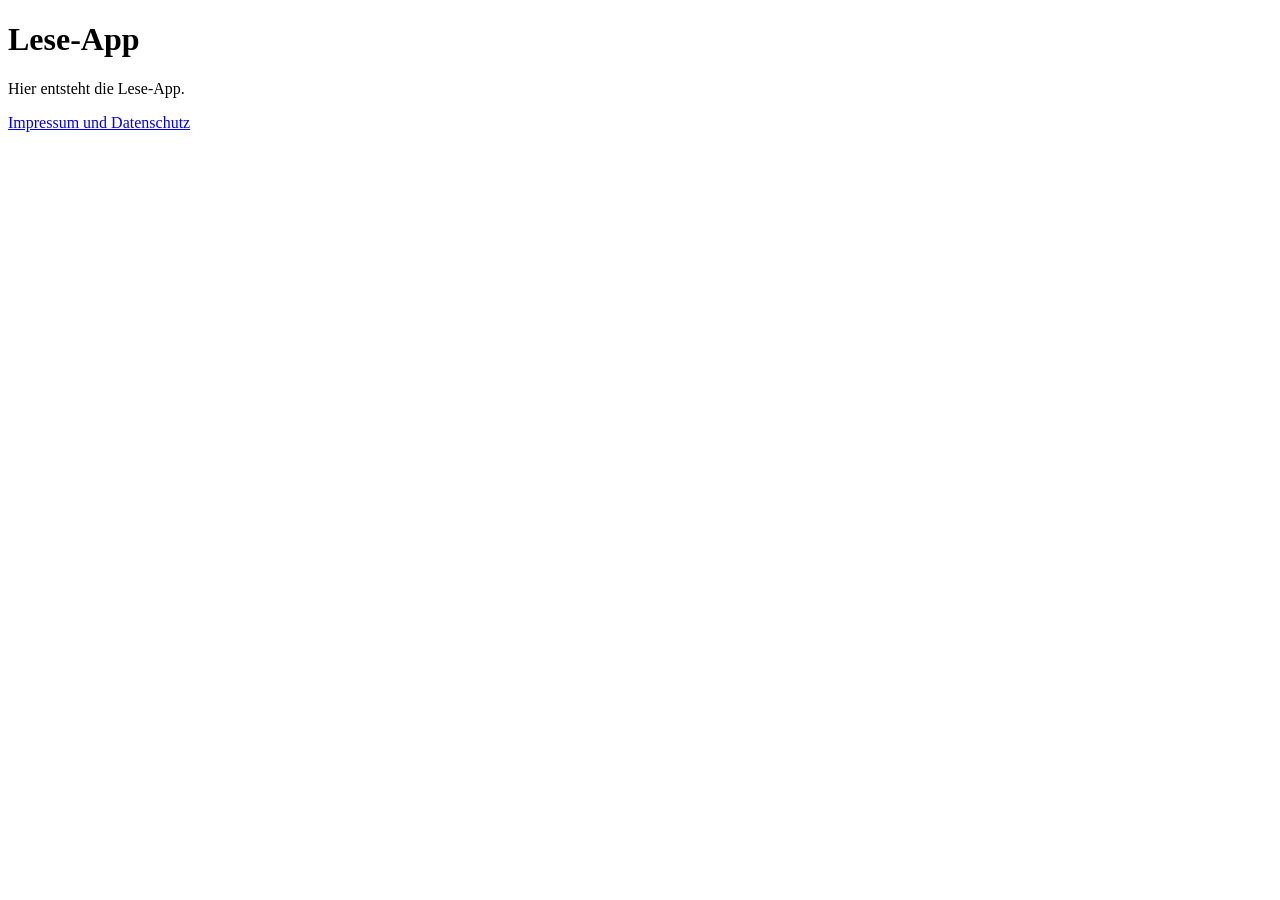
==== index.html @ b52aceea "Grundgerüst, README, .gitignore und Impressum-Platzhalter Co-Authored-By: Claude Opus 5.5 <noreply@a" ====
<!DOCTYPE html>
<html lang="de">
<head>
  <meta charset="utf-8">
  <meta name="viewport" content="width=device-width, initial-scale=1">
  <title>Lese-App</title>
  <link rel="stylesheet" href="css/app.css">
  <!-- Startseite: zuerst Bildercode eingeben, dann die Kacheln der 5 Stufen -->
</head>
<body>
  <main id="app">
    <h1>Lese-App</h1>
    <p>Hier entsteht die Lese-App.</p>
  </main>
  <footer><a href="impressum.html">Impressum und Datenschutz</a></footer>
  <script type="module" src="js/app.js"></script>
</body>
</html>
---- css/app.css ----
/* Lese-App – gemeinsame Gestaltung
   Ruhige Oberfläche, große Druckschrift (mind. 32 px), große Schaltflächen (mind. 64 px),
   Querformat für iPad und Digiboard. Schriften nur lokal aus assets/fonts/. */
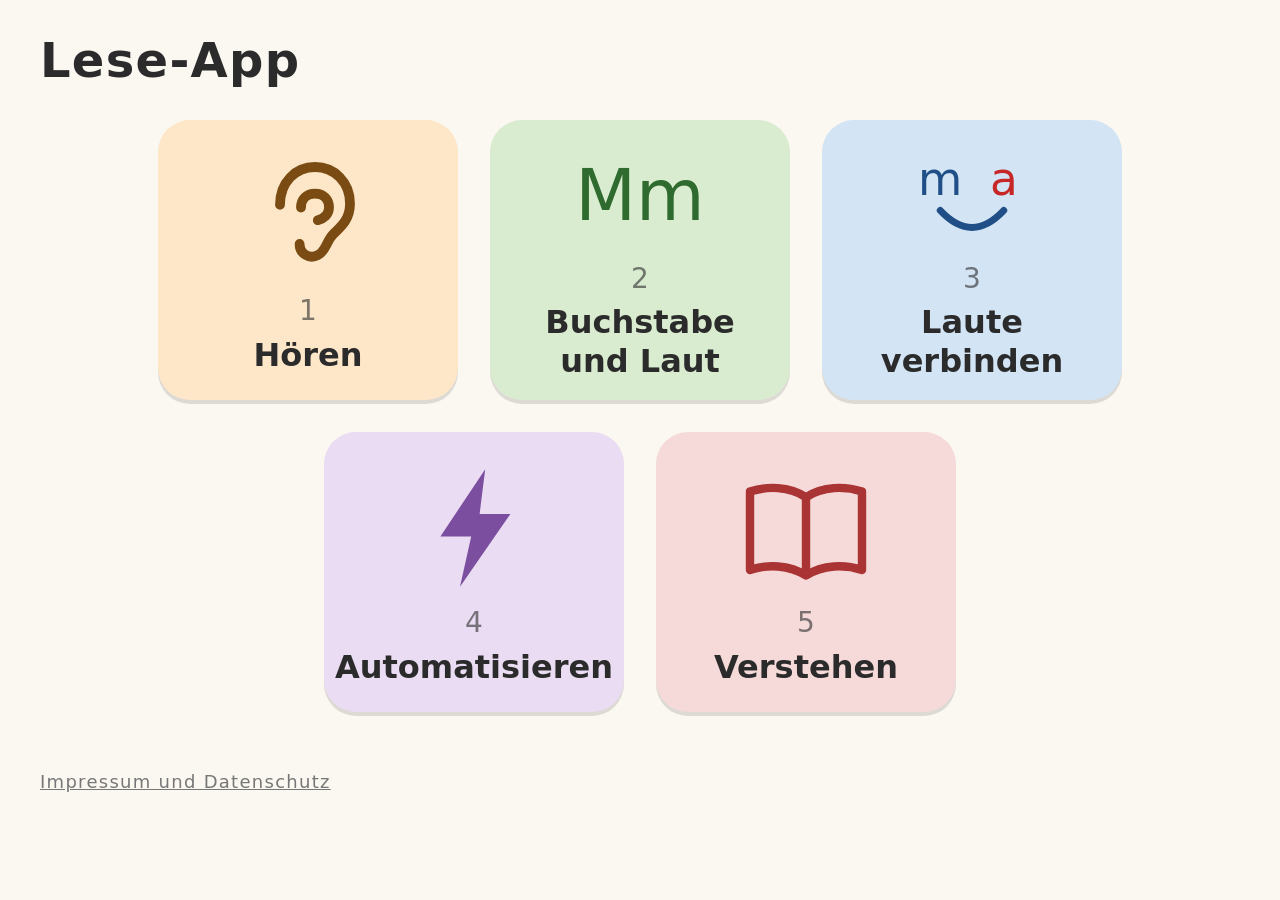
==== commit 167628b7: "Buchstabenstand, Wortliste, Vorlesen, Start- und Lehrkraftseite, Testseite - config.js: Zwergenheft-" ====
--- a/index.html
+++ b/index.html
@@ -3,15 +3,14 @@
 <head>
   <meta charset="utf-8">
   <meta name="viewport" content="width=device-width, initial-scale=1">
+  <meta name="apple-mobile-web-app-capable" content="yes">
   <title>Lese-App</title>
   <link rel="stylesheet" href="css/app.css">
-  <!-- Startseite: zuerst Bildercode eingeben, dann die Kacheln der 5 Stufen -->
+  <!-- Startseite: (später) zuerst Bildercode eingeben, dann die Kacheln der 5 Stufen.
+       Einstellungen der Lehrkraft stehen in der Adresse, z. B. index.html?b=12&h=bfi&z=1&t=80 -->
 </head>
 <body>
-  <main id="app">
-    <h1>Lese-App</h1>
-    <p>Hier entsteht die Lese-App.</p>
-  </main>
+  <main id="app"></main>
   <footer><a href="impressum.html">Impressum und Datenschutz</a></footer>
   <script type="module" src="js/app.js"></script>
 </body>
--- a/css/app.css
+++ b/css/app.css
@@ -1,3 +1,138 @@
 /* Lese-App – gemeinsame Gestaltung
    Ruhige Oberfläche, große Druckschrift (mind. 32 px), große Schaltflächen (mind. 64 px),
    Querformat für iPad und Digiboard. Schriften nur lokal aus assets/fonts/. */
+
+:root {
+  /* Noch keine eigene Schrift in assets/fonts/ – bis dahin Systemschrift. */
+  --schrift: "Andika", system-ui, -apple-system, "Segoe UI", Roboto, sans-serif;
+  --text: #2b2b2b;
+  --hintergrund: #fbf8f2;
+  --flaeche: #ffffff;
+  --rand: #d8d2c4;
+  --akzent: #3a6ea5;
+  --silbe-blau: #1f5fbf;   /* Silbenfarben (Regel 5) */
+  --silbe-rot: #c62828;
+  --neu: #fff1b8;          /* zuletzt eingeführter Buchstabe */
+  --knopf: 64px;           /* Mindestgröße für Touch */
+  --radius: 20px;
+}
+
+* { box-sizing: border-box; }
+
+html { -webkit-text-size-adjust: 100%; }
+
+body {
+  margin: 0;
+  min-height: 100vh;
+  font-family: var(--schrift);
+  font-size: 32px;
+  line-height: 1.5;
+  letter-spacing: 0.04em;
+  color: var(--text);
+  background: var(--hintergrund);
+  -webkit-tap-highlight-color: transparent;
+}
+
+main { padding: 24px 40px 40px; }
+
+h1 { font-size: 48px; margin: 0 0 24px; font-weight: 600; }
+h2 { font-size: 36px; margin: 32px 0 16px; font-weight: 600; }
+
+button, .knopf {
+  font: inherit;
+  min-width: var(--knopf);
+  min-height: var(--knopf);
+  padding: 8px 24px;
+  border: 3px solid var(--rand);
+  border-radius: var(--radius);
+  background: var(--flaeche);
+  color: var(--text);
+  cursor: pointer;
+  touch-action: manipulation;
+  user-select: none;
+  -webkit-user-select: none;
+  text-decoration: none;
+  display: inline-flex;
+  align-items: center;
+  justify-content: center;
+  gap: 12px;
+}
+button:active, .knopf:active { transform: scale(0.97); }
+button:focus-visible, .knopf:focus-visible { outline: 4px solid var(--akzent); outline-offset: 3px; }
+
+/* Lautsprecher: erst sichtbar, wenn eine deutsche Stimme gefunden wurde (audio.js) */
+.lautsprecher { display: none; }
+.stimme-da .lautsprecher { display: inline-flex; }
+
+footer { padding: 16px 40px; font-size: 18px; color: #777; }
+footer a { color: #777; }
+
+/* ---------- Startseite: Stufen-Kacheln ---------- */
+.kopf { display: flex; align-items: center; gap: 24px; margin-bottom: 24px; }
+.kopf h1 { margin: 0; flex: 1; }
+
+.kacheln {
+  display: flex;
+  flex-wrap: wrap;
+  justify-content: center;
+  gap: 32px;
+  margin-top: 16px;
+}
+.kachel {
+  width: 300px;
+  height: 280px;
+  flex-direction: column;
+  gap: 8px;
+  border: none;
+  border-radius: 32px;
+  box-shadow: 0 4px 0 rgba(0, 0, 0, 0.12);
+  padding: 20px;
+  text-align: center;
+  line-height: 1.2;
+}
+.kachel svg { width: 140px; height: 140px; }
+.kachel .nr { font-size: 28px; opacity: 0.6; }
+.kachel .titel { font-size: 32px; font-weight: 600; }
+.kachel.aus { opacity: 0.45; box-shadow: none; }
+.kachel .bald { font-size: 20px; opacity: 0.8; }
+
+.zurueck svg { width: 40px; height: 40px; }
+
+/* ---------- Lehrkraft-Bereich ---------- */
+.lehrkraft { font-size: 24px; max-width: 1400px; }
+.lehrkraft h1 { font-size: 40px; }
+.lehrkraft h2 { font-size: 30px; }
+.lehrkraft p.erklaerung { font-size: 20px; color: #555; margin: 0 0 12px; }
+
+.buchstaben { display: flex; flex-wrap: wrap; gap: 10px; }
+.buchstaben button {
+  min-width: 96px;
+  padding: 4px 12px;
+  font-size: 28px;
+  background: #f1eee8;
+  color: #888;
+}
+.buchstaben button.eingefuehrt { background: var(--flaeche); color: var(--text); border-color: var(--akzent); }
+.buchstaben button.neuester { background: var(--neu); border-width: 4px; }
+
+.schalter { display: flex; flex-wrap: wrap; gap: 12px; }
+.schalter button[aria-pressed="true"] { background: #dcebdc; border-color: #4f8a4f; }
+.schalter button[aria-pressed="true"]::before { content: "✓"; }
+.schalter button[aria-pressed="false"]::before { content: "–"; color: #aaa; }
+
+.tempo { display: flex; align-items: center; gap: 20px; }
+.tempo input[type="range"] { width: 400px; height: 48px; }
+
+.link-feld {
+  width: 100%;
+  font: inherit;
+  font-size: 20px;
+  padding: 12px;
+  border: 2px solid var(--rand);
+  border-radius: 12px;
+  background: var(--flaeche);
+}
+.zeile { display: flex; flex-wrap: wrap; gap: 12px; margin-top: 12px; align-items: center; }
+.vorschau { font-size: 22px; }
+.vorschau .neu { background: var(--neu); border-radius: 6px; padding: 0 4px; }
+.leise { color: #666; font-size: 20px; }
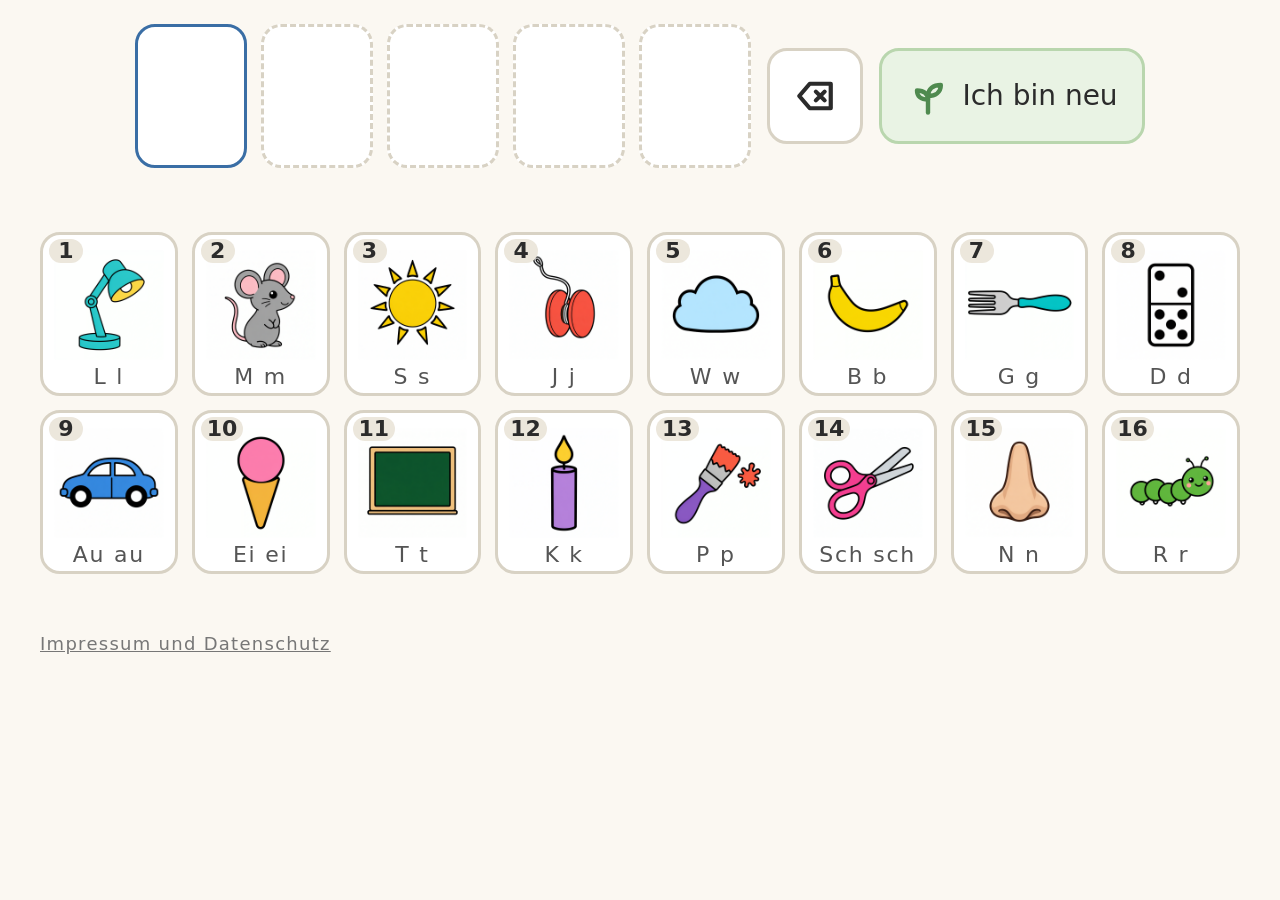
==== commit 2fa35537: "Bildercode: kodieren/dekodieren mit Prüfbild, Code-Eingabe, Abschluss-Bildschirm, Testseite - js/bil" ====
--- a/index.html
+++ b/index.html
@@ -6,7 +6,8 @@
   <meta name="apple-mobile-web-app-capable" content="yes">
   <title>Lese-App</title>
   <link rel="stylesheet" href="css/app.css">
-  <!-- Startseite: (später) zuerst Bildercode eingeben, dann die Kacheln der 5 Stufen.
+  <link rel="stylesheet" href="css/bildercode.css">
+  <!-- Startseite: zuerst Bildercode eingeben (js/codeeingabe.js), dann die Kacheln der 5 Stufen.
        Einstellungen der Lehrkraft stehen in der Adresse, z. B. index.html?b=12&h=bfi&z=1&t=80 -->
 </head>
 <body>
--- a/css/app.css
+++ b/css/app.css
@@ -60,9 +60,11 @@
 button:active, .knopf:active { transform: scale(0.97); }
 button:focus-visible, .knopf:focus-visible { outline: 4px solid var(--akzent); outline-offset: 3px; }
 
-/* Lautsprecher: erst sichtbar, wenn eine deutsche Stimme gefunden wurde (audio.js) */
-.lautsprecher { display: none; }
-.stimme-da .lautsprecher { display: inline-flex; }
+/* Lautsprecher: erst sichtbar, wenn es dafür einen Ton gibt (Aufnahme oder Ersatzstimme, audio.js) */
+.lautsprecher:not(.ton-da) { display: none; }
+/* nur sinnvoll mit Gerätestimme (z. B. Tempo-Probe) */
+.nur-stimme { display: none; }
+.stimme-da .nur-stimme { display: inline-flex; }
 
 footer { padding: 16px 40px; font-size: 18px; color: #777; }
 footer a { color: #777; }
--- a/css/bildercode.css
+++ b/css/bildercode.css
@@ -0,0 +1,119 @@
+/* Bildercode: Eingabe beim Start, Abschluss mit neuem Code, Sterne auf den Stufen-Kacheln.
+   Eigene Datei, damit app.css für andere Module unberührt bleibt. */
+
+:root {
+  --code-gruen: #4f8a4f;
+  --code-hinweis: #e0a040;
+  --stern-voll: #f2b705;
+  --stern-leer: rgba(0, 0, 0, 0.14);
+}
+
+/* ---------- Ein Code-Bild (Kachel, Platz, Abschluss) ---------- */
+.code-bild, .code-platz {
+  position: relative;
+  flex-direction: column;
+  gap: 0;
+  padding: 6px 6px 4px;
+  border-radius: var(--radius);
+  background: var(--flaeche);
+  line-height: 1.1;
+}
+.code-bild img, .code-platz img {
+  width: 100%;
+  aspect-ratio: 1;
+  object-fit: contain;
+  pointer-events: none;
+}
+.code-zahl {
+  position: absolute;
+  top: 4px;
+  left: 6px;
+  min-width: 34px;
+  padding: 0 6px;
+  border-radius: 999px;
+  background: #ece7dc;
+  font-size: 22px;
+  font-weight: 700;
+  letter-spacing: 0;
+  text-align: center;
+}
+.code-anlaut { font-size: 22px; color: #555; letter-spacing: 0.08em; }
+
+/* ---------- Eingabe ---------- */
+.code-eingabe .kopf { justify-content: center; flex-wrap: wrap; gap: 16px; margin-bottom: 8px; }
+.code-plaetze { display: flex; gap: 14px; }
+.code-platz { width: 112px; padding: 4px; border-style: dashed; }
+.code-platz.leer { height: 144px; }
+.code-platz.naechster { border-color: var(--akzent); border-style: solid; }
+.code-platz .code-zahl { font-size: 18px; min-width: 28px; }
+.code-platz .code-anlaut { font-size: 18px; }
+
+.code-loeschen svg, .lautsprecher svg { width: 44px; height: 44px; }
+.code-loeschen { height: 96px; width: 96px; }
+.code-neu { height: 96px; font-size: 28px; background: #e9f3e4; border-color: #b9d6ae; }
+.code-neu svg { width: 44px; height: 44px; color: var(--code-gruen); }
+
+.code-hinweis {
+  min-height: 48px;
+  margin: 0 0 8px;
+  text-align: center;
+  font-size: 34px;
+  font-weight: 600;
+  color: #8a5a00;
+}
+.code-eingabe.fehler .code-platz { border-color: var(--code-hinweis); border-style: solid; background: #fff7e8; }
+.code-eingabe.richtig .code-platz { border-color: var(--code-gruen); border-style: solid; background: #eef6ea; }
+
+.code-bilder {
+  display: grid;
+  grid-template-columns: repeat(8, 1fr);
+  gap: 14px;
+  max-width: 1500px;
+  margin: 0 auto;
+}
+.code-bilder .code-bild { min-width: 0; padding-top: 10px; }
+.code-eingabe.fehler .code-bilder,
+.code-eingabe.richtig .code-bilder { opacity: 0.5; }
+
+/* ---------- Abschluss ---------- */
+.abschluss .kopf { gap: 20px; }
+.abschluss-sterne { display: flex; flex-wrap: wrap; gap: 12px; flex: 1; justify-content: center; }
+.stufen-sterne {
+  display: inline-flex;
+  align-items: center;
+  gap: 8px;
+  padding: 6px 14px;
+  border-radius: 999px;
+}
+.stufen-sterne .nr { font-size: 24px; font-weight: 700; opacity: 0.6; }
+.stufen-sterne .stern svg { width: 22px; height: 22px; }
+
+.abschluss-code {
+  display: flex;
+  justify-content: center;
+  gap: 24px;
+  margin: 32px 0 24px;
+}
+.code-bild.gross { width: min(17vw, 300px); padding: 14px 10px 8px; }
+.code-bild.gross .code-zahl { font-size: 44px; min-width: 64px; top: 8px; left: 10px; }
+.code-bild.gross .code-anlaut { font-size: 28px; }
+.code-bild.spricht { border-color: var(--akzent); box-shadow: 0 0 0 6px rgba(58, 110, 165, 0.25); }
+
+.abschluss-knoepfe { display: flex; justify-content: center; gap: 32px; }
+.abschluss-knoepfe button { height: 96px; }
+.abschluss-knoepfe .vorlesen { width: 120px; }
+.abschluss-knoepfe .vorlesen svg { width: 52px; height: 52px; }
+.abschluss-knoepfe .ende svg { width: 40px; height: 40px; color: var(--code-gruen); }
+.abschluss-knoepfe .ende:disabled { opacity: 0.35; cursor: default; }
+
+/* ---------- Sterne (Stufen-Kacheln und Abschluss) ---------- */
+.sterne { display: inline-flex; gap: 2px; }
+.stern svg { width: 26px; height: 26px; fill: var(--stern-leer); }
+.stern.voll svg { fill: var(--stern-voll); }
+.kachel .sterne svg { width: 26px; height: 26px; }
+
+/* Fertig-Knopf auf der Startseite */
+.fertig svg { width: 36px; height: 36px; color: var(--code-gruen); }
+
+/* Stufen-Kacheln haben jetzt eine Sternenzeile: Höhe darf mitwachsen */
+.kacheln .kachel { height: auto; min-height: 280px; }
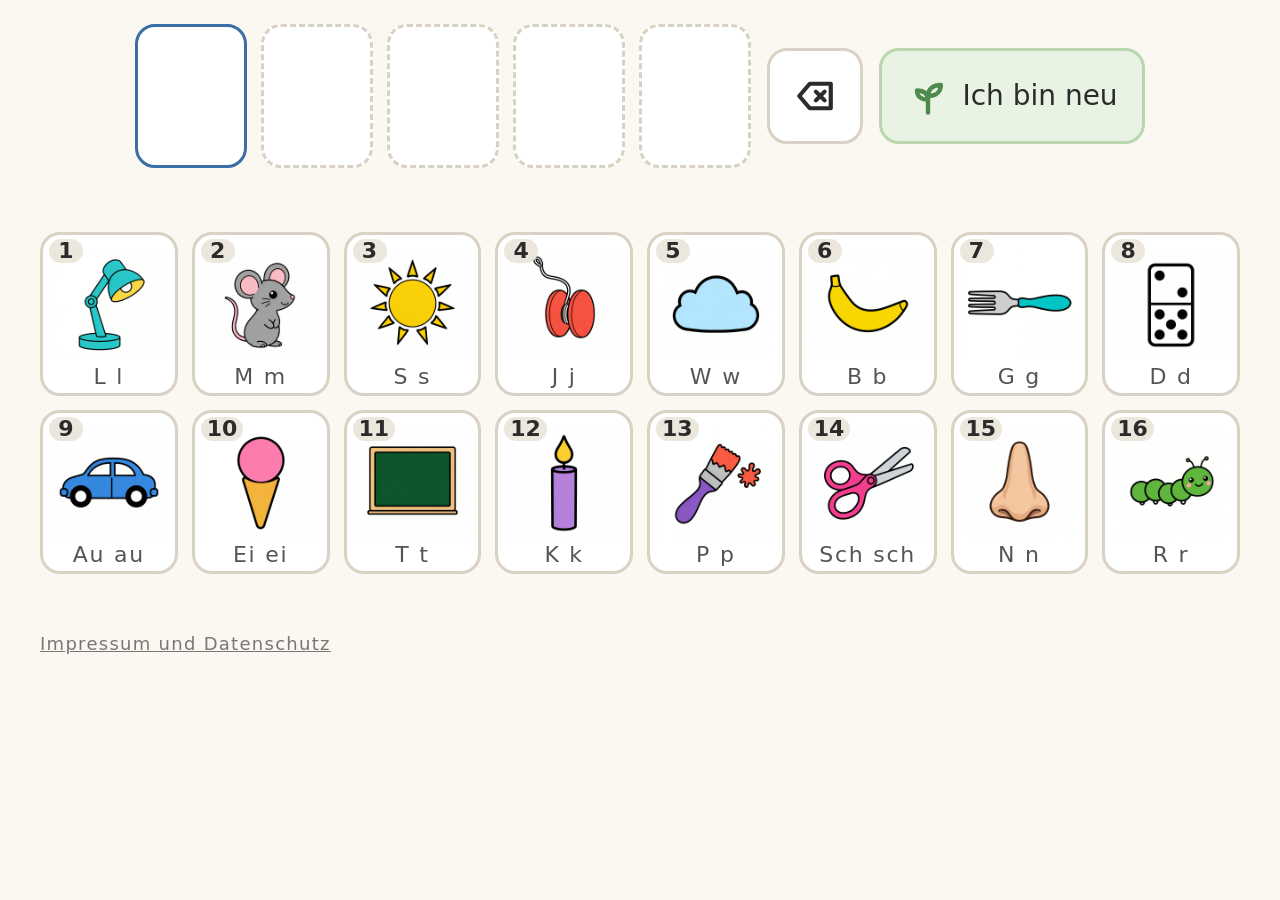
==== commit 261bc404: "Belohnungs-Moment für alle Module: lobe() und feiereStern() - js/belohnung.js: ruhiges Zeichen im Mo" ====
--- a/index.html
+++ b/index.html
@@ -7,6 +7,7 @@
   <title>Lese-App</title>
   <link rel="stylesheet" href="css/app.css">
   <link rel="stylesheet" href="css/bildercode.css">
+  <link rel="stylesheet" href="css/belohnung.css">
   <!-- Startseite: zuerst Bildercode eingeben (js/codeeingabe.js), dann die Kacheln der 5 Stufen.
        Einstellungen der Lehrkraft stehen in der Adresse, z. B. index.html?b=12&h=bfi&z=1&t=80 -->
 </head>
--- a/css/belohnung.css
+++ b/css/belohnung.css
@@ -0,0 +1,47 @@
+/* Belohnungs-Moment (js/belohnung.js): ruhig, kein Pop-up, blockiert nichts, verschwindet von selbst. */
+
+.belohnung {
+  position: absolute;
+  top: 16px;
+  right: 16px;
+  pointer-events: none;     /* Fingertipps gehen durch */
+  z-index: 5;
+  animation: belohnung-weg var(--dauer, 1500ms) ease-out forwards;
+}
+.belohnung svg { display: block; }
+
+/* kurzes Lob: grüner Haken in einem hellen Kreis */
+.belohnung.lob {
+  width: 88px;
+  height: 88px;
+  padding: 16px;
+  border-radius: 50%;
+  background: #eef6ea;
+  color: #4f8a4f;
+  box-shadow: 0 2px 0 rgba(0, 0, 0, 0.08);
+}
+
+/* neuer Stern: groß, golden, schwebt ruhig nach oben */
+.belohnung.neuer-stern { animation-name: stern-schwebt; }
+.belohnung.neuer-stern svg { width: 140px; height: 140px; fill: #f2b705; filter: drop-shadow(0 3px 0 rgba(0, 0, 0, 0.12)); }
+
+.unsichtbar { position: absolute; width: 1px; height: 1px; overflow: hidden; clip: rect(0 0 0 0); }
+
+@keyframes belohnung-weg {
+  0%   { opacity: 0; transform: scale(0.85); }
+  15%  { opacity: 1; transform: scale(1); }
+  75%  { opacity: 1; }
+  100% { opacity: 0; }
+}
+@keyframes stern-schwebt {
+  0%   { opacity: 0; transform: scale(0.6); }
+  20%  { opacity: 1; transform: scale(1); }
+  70%  { opacity: 1; transform: translateY(-10px); }
+  100% { opacity: 0; transform: translateY(-40px); }
+}
+
+/* Wer weniger Bewegung eingestellt hat: nur ein- und ausblenden */
+@media (prefers-reduced-motion: reduce) {
+  .belohnung, .belohnung.neuer-stern { animation-name: belohnung-weg; }
+  @keyframes belohnung-weg { 0% { opacity: 0; } 15% { opacity: 1; } 75% { opacity: 1; } 100% { opacity: 0; } }
+}
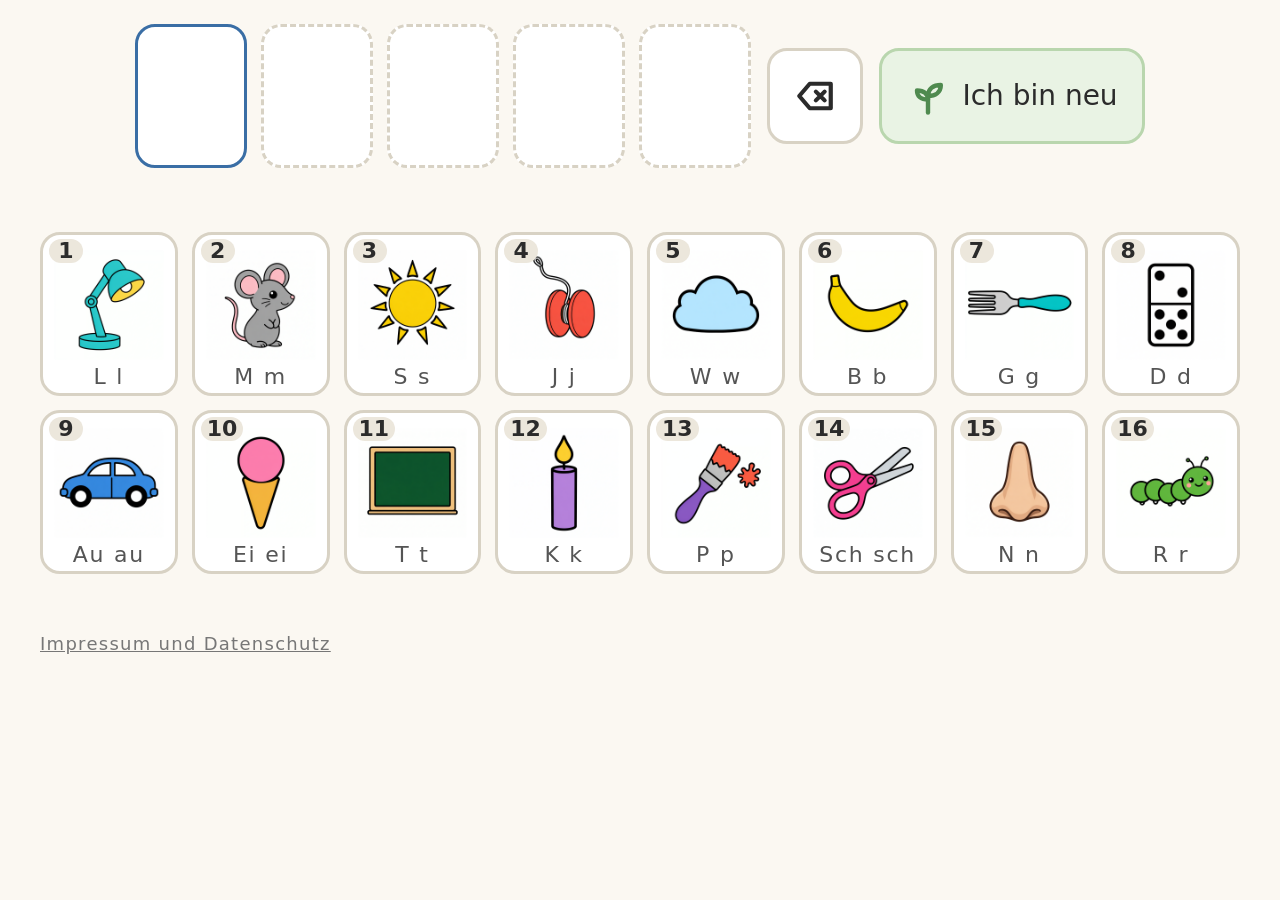
==== commit 79ecb225: "Merge main (Thread 2: Bildercode, Sterne-Zähler) in Blitzlesen Konflikte (nur Ergänzungen, beide Sei" ====
--- a/index.html
+++ b/index.html
@@ -7,7 +7,6 @@
   <title>Lese-App</title>
   <link rel="stylesheet" href="css/app.css">
   <link rel="stylesheet" href="css/bildercode.css">
-  <link rel="stylesheet" href="css/belohnung.css">
   <!-- Startseite: zuerst Bildercode eingeben (js/codeeingabe.js), dann die Kacheln der 5 Stufen.
        Einstellungen der Lehrkraft stehen in der Adresse, z. B. index.html?b=12&h=bfi&z=1&t=80 -->
 </head>
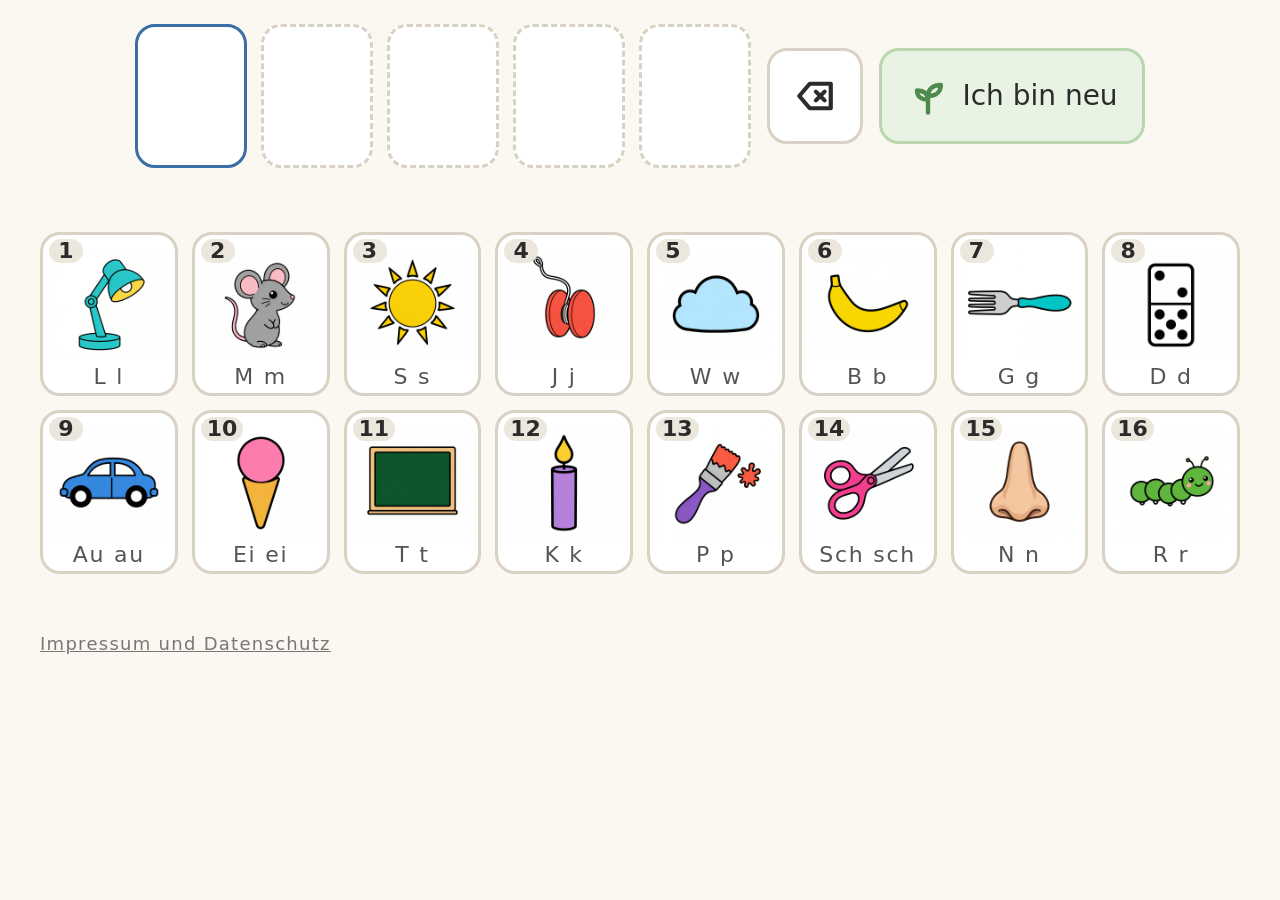
==== commit 906e05bb: "Merge Thread 2: gemeinsamer Belohnungs-Moment Konflikt in js/aufnahmen.js: nur Ergänzungen, beide Se" ====
--- a/index.html
+++ b/index.html
@@ -7,6 +7,7 @@
   <title>Lese-App</title>
   <link rel="stylesheet" href="css/app.css">
   <link rel="stylesheet" href="css/bildercode.css">
+  <link rel="stylesheet" href="css/belohnung.css">
   <!-- Startseite: zuerst Bildercode eingeben (js/codeeingabe.js), dann die Kacheln der 5 Stufen.
        Einstellungen der Lehrkraft stehen in der Adresse, z. B. index.html?b=12&h=bfi&z=1&t=80 -->
 </head>
--- a/css/belohnung.css
+++ b/css/belohnung.css
@@ -0,0 +1,47 @@
+/* Belohnungs-Moment (js/belohnung.js): ruhig, kein Pop-up, blockiert nichts, verschwindet von selbst. */
+
+.belohnung {
+  position: absolute;
+  top: 16px;
+  right: 16px;
+  pointer-events: none;     /* Fingertipps gehen durch */
+  z-index: 5;
+  animation: belohnung-weg var(--dauer, 1500ms) ease-out forwards;
+}
+.belohnung svg { display: block; }
+
+/* kurzes Lob: grüner Haken in einem hellen Kreis */
+.belohnung.lob {
+  width: 88px;
+  height: 88px;
+  padding: 16px;
+  border-radius: 50%;
+  background: #eef6ea;
+  color: #4f8a4f;
+  box-shadow: 0 2px 0 rgba(0, 0, 0, 0.08);
+}
+
+/* neuer Stern: groß, golden, schwebt ruhig nach oben */
+.belohnung.neuer-stern { animation-name: stern-schwebt; }
+.belohnung.neuer-stern svg { width: 140px; height: 140px; fill: #f2b705; filter: drop-shadow(0 3px 0 rgba(0, 0, 0, 0.12)); }
+
+.unsichtbar { position: absolute; width: 1px; height: 1px; overflow: hidden; clip: rect(0 0 0 0); }
+
+@keyframes belohnung-weg {
+  0%   { opacity: 0; transform: scale(0.85); }
+  15%  { opacity: 1; transform: scale(1); }
+  75%  { opacity: 1; }
+  100% { opacity: 0; }
+}
+@keyframes stern-schwebt {
+  0%   { opacity: 0; transform: scale(0.6); }
+  20%  { opacity: 1; transform: scale(1); }
+  70%  { opacity: 1; transform: translateY(-10px); }
+  100% { opacity: 0; transform: translateY(-40px); }
+}
+
+/* Wer weniger Bewegung eingestellt hat: nur ein- und ausblenden */
+@media (prefers-reduced-motion: reduce) {
+  .belohnung, .belohnung.neuer-stern { animation-name: belohnung-weg; }
+  @keyframes belohnung-weg { 0% { opacity: 0; } 15% { opacity: 1; } 75% { opacity: 1; } 100% { opacity: 0; } }
+}
